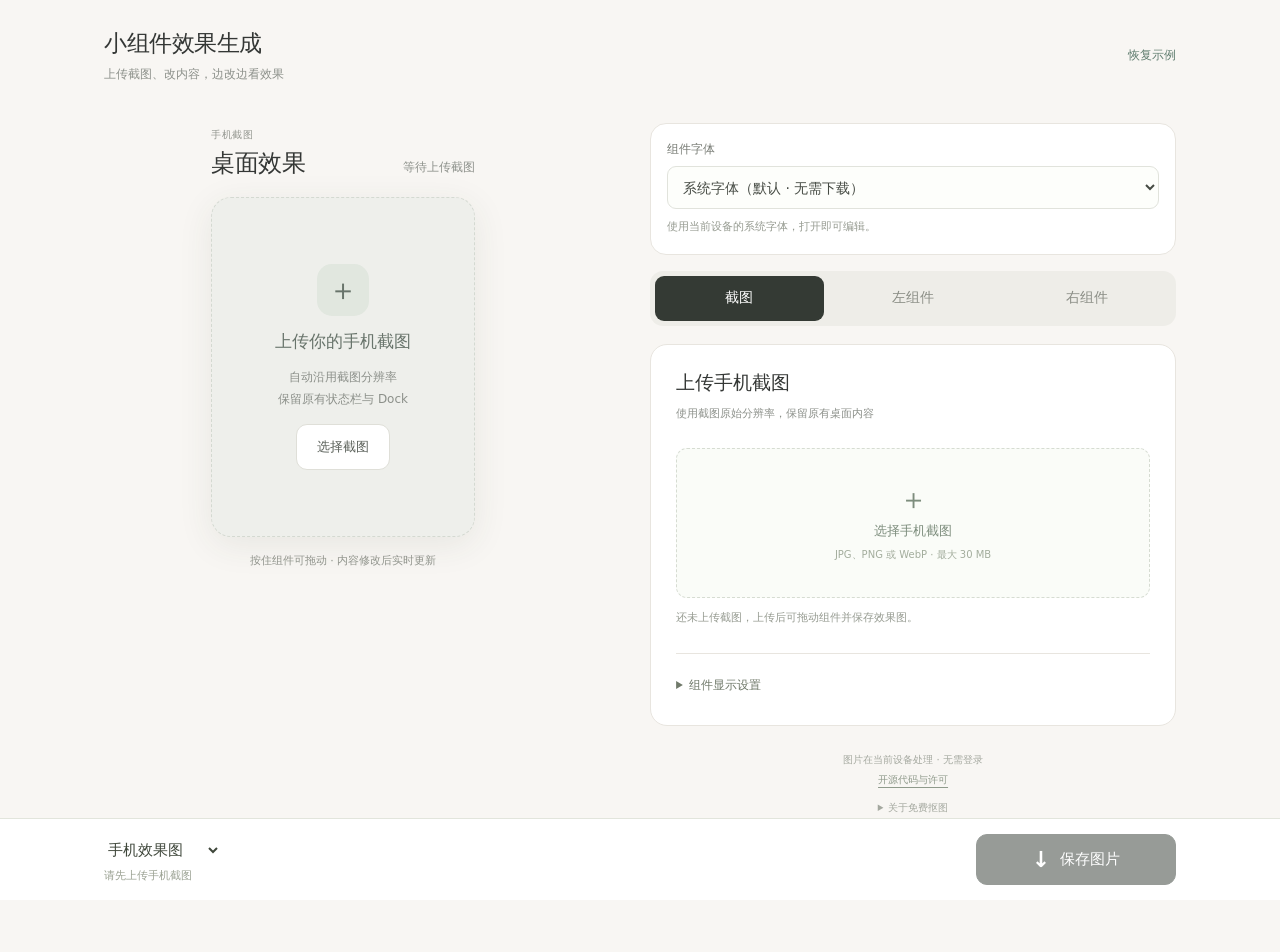
==== index.html @ 033ea1af "Speed up startup with screenshot-only mode and optional fonts Pause device presets, wallpaper contro" ====
<!doctype html>
<html lang="zh-CN">
<head>
  <meta charset="utf-8"><meta name="viewport" content="width=device-width,initial-scale=1,viewport-fit=cover"><meta name="theme-color" content="#f8f6f3">
  <meta name="description" content="上传手机截图、编辑小组件，按截图原始分辨率保存高清 PNG。"><title>小组件效果生成</title><link rel="stylesheet" href="./styles.css?v=9">
</head>
<body>
  <header class="header"><div><h1>小组件效果生成</h1><p>上传截图、改内容，边改边看效果</p></div><button id="reset" type="button" class="text-button">恢复示例</button></header>
  <main class="editor-layout">
    <section id="preview-section" class="preview-column" aria-label="桌面效果预览">
      <div class="preview-heading"><div><span class="eyebrow" id="phone-device-label">手机截图</span><h2>桌面效果</h2></div><span id="phone-size-label" class="dimensions">等待上传截图</span></div>
      <div id="phone-stage" class="phone-stage empty-preview"><div id="phone-empty" class="phone-empty"><span class="empty-preview-icon" aria-hidden="true">＋</span><strong>上传你的手机截图</strong><p>自动沿用截图分辨率<br>保留原有状态栏与 Dock</p><button id="preview-upload" type="button" class="button">选择截图</button></div><canvas id="phone-canvas" width="1206" height="2622" role="img" aria-label="手机截图与小组件效果" hidden></canvas><div class="phone-interactions" hidden><button id="phone-hit-0" type="button" class="phone-widget-hit" aria-label="左组件，拖动位置，方向键微调" aria-pressed="false"></button><button id="phone-hit-1" type="button" class="phone-widget-hit" aria-label="右组件，拖动位置，方向键微调" aria-pressed="false"></button></div></div>
      <p class="preview-note">按住组件可拖动 · 内容修改后实时更新</p><a id="export-link" class="export-link" target="_blank" rel="noopener" hidden>打开导出原图，长按保存 ↗</a>
    </section>
    <section class="editor-column" aria-label="编辑内容">
      <div class="font-settings"><label for="widget-font">组件字体<select id="widget-font"><option value="system">系统字体（默认 · 无需下载）</option><option value="puhui">阿里普惠体 + Inter（下载约 4.3 MB）</option></select></label><p id="font-status" class="control-note" role="status">使用当前设备的系统字体，打开即可编辑。</p><button id="font-retry" type="button" class="text-button" hidden>重新下载字体</button></div>
      <nav class="editor-tabs" role="tablist" aria-label="编辑区域"><button id="tab-background" type="button" role="tab" aria-selected="true" aria-controls="panel-background" data-editor-tab="background">截图</button><button id="tab-left" type="button" role="tab" aria-selected="false" aria-controls="panel-left" data-editor-tab="left">左组件</button><button id="tab-right" type="button" role="tab" aria-selected="false" aria-controls="panel-right" data-editor-tab="right">右组件</button></nav>
      <!-- 机型、壁纸与背景调整暂时停用，原方案保留在 background-panel-legacy.html。 -->
      <div id="panel-background" class="editor-panel" role="tabpanel" aria-labelledby="tab-background">
        <div class="panel-heading"><div><h2>上传手机截图</h2><p>使用截图原始分辨率，保留原有桌面内容</p></div></div>
        <button id="phone-upload" type="button" class="background-upload"><span class="upload-symbol">＋</span><strong>选择手机截图</strong><span>JPG、PNG 或 WebP · 最大 30 MB</span></button><input id="phone-background" type="file" accept="image/jpeg,image/png,image/webp" hidden>
        <p id="phone-upload-status" class="control-note" role="status">还未上传截图，上传后可拖动组件并保存效果图。</p>
        <details class="settings-details"><summary>组件显示设置</summary>
          <label class="check-line"><input id="phone-snap" type="checkbox" checked> 拖动时吸附网格</label><p class="control-note">组件下方名称固定显示：喵喵记账</p>
          <label>组件圆角 <span id="phone-corner-value">16%</span><input id="phone-corner" type="range" min="0" max="24" step="1" value="16"></label><button id="phone-layout-reset" type="button" class="text-button">恢复两个组件的大小与位置</button>
        </details>
      </div>
      <div id="panel-left" role="tabpanel" aria-labelledby="tab-left" hidden></div><div id="panel-right" role="tabpanel" aria-labelledby="tab-right" hidden></div>
      <button id="jump-preview" type="button" class="button preview-jump">查看桌面效果 ↑</button>
      <footer>图片在当前设备处理 · 无需登录<br><a href="https://github.com/BOOOER25/spending-widget-generator" target="_blank" rel="noopener">开源代码与许可</a><details><summary>关于免费抠图</summary><p>使用 IMG.LY 开源模型在当前设备抠图，首次下载约 40 MB 资源。网络不佳时可重试，或直接上传透明 PNG。用户图片不经过图片生成服务。</p></details></footer>
    </section>
  </main>
  <div class="save-bar"><div class="save-bar-inner"><label class="save-format"><select id="save-target" aria-label="保存图片类型"><option value="phone">手机效果图</option><option value="left">左组件</option><option value="right">右组件</option></select><span id="save-dimensions">请先上传手机截图</span></label><button id="save-image" type="button" class="button primary" disabled><span aria-hidden="true">↓</span> 保存图片</button></div></div>
  <div id="toast" class="toast" role="status" aria-live="polite" hidden></div>
  <dialog id="crop-dialog"><form method="dialog"><div class="dialog-heading"><h2>调整商品图片</h2><button type="submit" class="icon-button" aria-label="关闭">×</button></div><canvas id="crop-preview" width="680" height="680" aria-label="商品裁切效果"></canvas><label>放大<input id="crop-zoom" type="range" min="1" max="3" step=".02"></label><label>左右位置<input id="crop-x" type="range" min="0" max="100"></label><label>上下位置<input id="crop-y" type="range" min="0" max="100"></label><button type="submit" class="button primary full">完成调整</button></form></dialog>
  <script type="module" src="./app.js?v=9"></script>
</body>
</html>
---- styles.css ----
@font-face{font-family:"Widget Inter";src:url('./widget-inter.woff2') format('woff2');font-style:normal;font-weight:100 900;font-display:swap}
@font-face{font-family:"Widget PuHui";src:url('./widget-puhui.woff2') format('woff2');font-style:normal;font-weight:400;font-display:swap}
:root{font-family:"PingFang SC","Microsoft YaHei",system-ui,sans-serif;color:#343735;background:#f8f6f3;font-synthesis:none;--line:#e8e5df;--muted:#8c908a;--accent:#647b70}*{box-sizing:border-box}body{margin:0;padding-bottom:110px}button,input,select{font:inherit}button,a,input,select{touch-action:manipulation}button{cursor:pointer}button:disabled{opacity:.5;cursor:wait}[hidden]{display:none!important}a{color:#647b70;text-underline-offset:4px}h1,h2,h3,p{margin:0}button:focus-visible,a:focus-visible,input:focus-visible,select:focus-visible,summary:focus-visible{outline:3px solid #96b1a2;outline-offset:3px}input[type=checkbox],input[type=range]{accent-color:var(--accent)}
.header{max-width:1120px;margin:auto;display:flex;align-items:center;justify-content:space-between;gap:16px;padding:28px 24px 24px}.header h1{font-size:23px;font-weight:650;letter-spacing:-.5px}.header p{font-size:12px;color:var(--muted);margin-top:7px}.text-button{border:0;padding:6px 0;background:transparent;color:#617e70;font-size:12px;min-height:32px;white-space:nowrap}.text-button:hover{text-decoration:underline}.button{border:1px solid #dfdfd8;background:white;color:#5a6059;border-radius:11px;padding:12px 20px;min-height:46px;font-size:13px;display:inline-flex;align-items:center;justify-content:center;gap:10px}.button:hover{background:#f1f4f0}.button.primary{background:#303931;color:white;border-color:#303931;font-weight:600}.button.primary:hover{background:#465347}.full{width:100%}
.editor-layout{max-width:1120px;display:grid;grid-template-columns:minmax(0,1fr) minmax(0,1.1fr);gap:68px;margin:0 auto;padding:16px 24px 0;align-items:start}.preview-column{position:sticky;top:24px;min-width:0;width:100%;max-width:380px;margin:0 auto;scroll-margin-top:15px}.preview-heading{display:flex;align-items:end;justify-content:space-between;gap:15px;margin:0 0 18px}.eyebrow{font-size:10px;font-weight:600;letter-spacing:.5px;color:#92958e}.preview-heading h2{font-size:24px;letter-spacing:-.4px;margin-top:5px}.dimensions{font-size:12px;color:#8c908a;white-space:nowrap;margin-bottom:3px}.phone-stage{position:relative;isolation:isolate;width:100%;aspect-ratio:1206/2622;overflow:hidden;box-shadow:0 8px 35px #39473416;background:#8fa1b8}.phone-stage canvas{width:100%;height:100%;display:block}.phone-interactions{position:absolute;inset:0;pointer-events:none}.phone-widget-hit{position:absolute;pointer-events:auto;touch-action:none;cursor:grab;background:transparent;border:0;padding:0;-webkit-tap-highlight-color:transparent}.phone-widget-hit.selected{outline:1px dashed #fff9;outline-offset:3px}.phone-widget-hit:active{cursor:grabbing}.phone-widget-hit:focus-visible{outline:2px solid #7ba58a;outline-offset:4px}.preview-note{font-size:11px;color:#92958e;line-height:1.8;text-align:center;margin-top:14px}.export-link{display:block;font-size:12px;line-height:1.8;text-align:center;margin-top:10px}
.editor-column{min-width:0}.editor-tabs{display:flex;gap:5px;background:#eeede8;padding:5px;border-radius:13px;margin-bottom:18px;position:sticky;top:12px;z-index:5}.editor-tabs button{flex:1;min-width:0;border:0;border-radius:9px;background:transparent;font-size:14px;font-weight:600;color:#8b8e86;min-height:45px}.editor-tabs [aria-selected=true]{background:#343a34;color:white}.editor-panel{background:#fff;border:1px solid var(--line);border-radius:17px;padding:25px}.panel-heading{display:flex;justify-content:space-between;align-items:start;gap:12px;margin-bottom:25px}.panel-heading h2{font-size:19px;font-weight:650}.panel-heading p{font-size:11px;line-height:1.8;color:var(--muted);margin-top:8px}.panel-heading .text-button{padding-top:0}.editor-panel label{display:block;color:#787c75;font-size:12px;line-height:1.6;margin-top:17px}.editor-panel input:not([type=checkbox]):not([type=range]):not([type=file]),.editor-panel select{display:block;width:100%;min-width:0;min-height:43px;margin-top:7px;border:1px solid #e1e3dc;background:#fdfefb;color:#464b44;border-radius:9px;padding:10px 11px;font-size:14px}.editor-panel select{cursor:pointer}.editor-panel input[type=range]{width:100%;display:block;margin:10px 0 0;min-height:28px}.editor-panel .check-line{display:flex;align-items:center;gap:7px;font-size:12px}.check-line input{width:17px;height:17px;flex-shrink:0;margin:0}.field-label{display:block;font-size:12px;color:#787c75;margin:22px 0 9px}.segmented{display:flex;gap:4px;padding:4px;border-radius:10px;background:#f3f3ef;border:1px solid #ebece6}.segmented button{border:1px solid transparent;border-radius:7px;background:transparent;flex:1;min-width:0;min-height:39px;font-size:12px;color:#8b9086}.segmented [aria-pressed=true]{background:white;border-color:#d8dfd6;color:#45634f;box-shadow:0 1px 5px #49614007}.control-note{font-size:11px;line-height:1.85;color:#969b91;margin-top:10px}.background-upload{width:100%;border:1px dashed #d6dcd2;border-radius:11px;background:#fafcf8;color:#7d8d7d;display:flex;align-items:center;justify-content:center;flex-direction:column;gap:8px;min-height:150px;margin-top:22px}.background-upload:hover{background:#f3f7ef}.background-upload strong{font-size:13px;font-weight:500}.background-upload>span:last-child{font-size:10px;color:#a3ad9d}.upload-symbol{font-size:29px;line-height:1;font-weight:300}.settings-details{border-top:1px solid var(--line);margin-top:24px;padding-top:16px}.settings-details summary{font-size:12px;color:#70796a;min-height:30px;line-height:30px;cursor:pointer}.settings-details>.text-button{margin-top:12px}.desktop-disclosure{margin-top:17px}.person-overview{display:flex;gap:16px;align-items:center;margin-bottom:23px}.identity{display:flex;gap:12px;align-items:center;min-width:0;flex:1}.identity label{flex:1;min-width:0;margin-top:0}.avatar-button{position:relative;flex-shrink:0;width:52px;height:52px;border:0;padding:0;border-radius:50%;overflow:hidden;background:#eee}.avatar-button img{width:100%;height:100%;object-fit:cover;display:block}.avatar-button span{position:absolute;bottom:0;left:0;right:0;font-size:9px;color:white;background:#34403580;padding:3px 0}.single-preview{display:block;width:114px;height:114px;flex-shrink:0;border-radius:0;box-shadow:0 2px 12px #3d46300b}.field-grid{display:grid;grid-template-columns:minmax(0,1fr) minmax(0,1fr);gap:17px 16px}.field-grid label{margin:0}.visibility-label{margin:0!important;white-space:nowrap}.image-upload{display:block;width:100%;height:190px;position:relative;border:1px solid #e5e7df;border-radius:10px;padding:0;overflow:hidden;background:#f0f2eb}.image-upload img{width:100%;height:100%;object-fit:cover;display:block}.image-upload>span{position:absolute;bottom:0;left:0;right:0;background:linear-gradient(transparent,#212b2299);padding:13px;color:white;font-size:11px;text-align:left}.image-buttons,.cutout-actions{display:flex;align-items:center;justify-content:space-between;gap:12px;margin:7px 0 17px}.cutout-actions{justify-content:start;gap:22px;margin:7px 0}.processing{background:#f7f2e7;border-radius:8px;color:#a28a4c;font-size:12px;padding:12px;margin-top:12px}.processing button{display:block}.ratio-inputs{display:flex;gap:15px;align-items:center}.ratio-inputs>input{flex:1;min-width:0}.ratio-inputs>div{display:flex;align-items:center;gap:5px;flex-shrink:0}.ratio-inputs input[type=number]{width:75px!important}.save-single{width:100%;margin-top:22px;font-size:12px}.preview-jump{display:none}.is-busy .segmented{pointer-events:none;opacity:.6}footer{color:#a4a89f;font-size:10px;text-align:center;line-height:2;margin:24px 0;padding:0 10px}footer details{margin:8px auto;max-width:420px}footer summary{cursor:pointer}footer p{text-align:left;margin-top:8px}footer a{color:#8f9a8b}
.save-bar{position:fixed;z-index:10;bottom:0;left:0;right:0;background:#fffffff5;border-top:1px solid #e2e5dc;backdrop-filter:blur(12px);padding:15px 24px max(15px,env(safe-area-inset-bottom))}.save-bar-inner{max-width:1072px;margin:auto;display:flex;justify-content:space-between;align-items:center;gap:20px}.save-format{min-width:0}.save-format select{font-size:15px;font-weight:600;border:0;background:transparent;color:#3f473b;padding:0 22px 0 0;cursor:pointer;min-height:27px}.save-format span{display:block;font-size:11px;color:#9ba293;margin-top:4px}.save-bar .primary{min-width:200px;min-height:49px;font-size:15px}.save-bar .primary>span{font-size:22px}.toast{position:fixed;bottom:110px;left:50%;transform:translateX(-50%);max-width:min(90vw,550px);background:#354638ee;color:white;border-radius:12px;padding:13px 20px;z-index:30;font-size:12px;line-height:1.8}.dialog-heading{display:flex;justify-content:space-between;align-items:center;margin-bottom:20px}.dialog-heading h2{font-size:18px}.icon-button{font-size:25px;border:0;background:transparent;color:#94998d;width:35px;height:35px}dialog{width:370px;max-width:92vw;border:1px solid #dfe4d9;border-radius:18px;padding:23px;color:#4e5a46}dialog::backdrop{background:#27342966;backdrop-filter:blur(4px)}dialog canvas{width:220px;max-width:100%;display:block;margin:auto}dialog label{display:block;font-size:12px;line-height:1.8;margin:17px 0}dialog input[type=range]{display:block;width:100%;margin-top:8px}input[type=file]{display:none}
@media(min-width:761px){.preview-column{max-width:min(380px,calc((100svh - 300px)*.44))}}
@media(max-width:1050px){.editor-layout{gap:35px}.editor-panel{padding:21px}.single-preview{width:100px;height:100px}.person-overview{gap:13px}.identity{gap:8px}.avatar-button{width:44px;height:44px}}
@media(max-width:760px){body{padding-bottom:100px}.header{padding:21px 20px 18px}.header h1{font-size:21px}.header p{font-size:11px}.header .text-button{font-size:11px}.editor-layout{display:flex;flex-direction:column;gap:19px;padding:5px 16px 0}.preview-column{position:static;width:100%;max-width:100%}.preview-heading{margin:0 3px 16px}.preview-heading h2{font-size:24px}.eyebrow{font-size:9px}.dimensions{font-size:11px}.phone-stage{width:min(60vw,220px);margin:auto}.preview-note{font-size:10px;margin-top:13px}.editor-column{width:100%}.editor-tabs{top:0;border-radius:0;margin:0 -16px;padding:8px 16px;background:#f8f6f3f5;border-top:1px solid #e8e9e1;border-bottom:1px solid #e8e9e1;backdrop-filter:blur(10px)}.editor-tabs button{min-height:45px;font-size:14px}.editor-panel{border:0;background:transparent;border-radius:0;padding:26px 4px 16px}.panel-heading{margin-bottom:23px}.panel-heading h2{font-size:19px}.editor-panel input:not([type=checkbox]):not([type=range]):not([type=file]),.editor-panel select{font-size:16px;min-height:46px;background:#fff}.field-grid{gap:18px 14px}.background-upload{background:#fff;min-height:140px}.editor-panel label{font-size:12px}.settings-details{margin-top:21px}.single-preview{width:112px;height:112px}.identity{gap:10px}.identity label{font-size:11px}.avatar-button{width:45px;height:45px}.person-overview{gap:16px}.segmented button{font-size:13px}.preview-jump{display:flex;width:100%;margin:8px 0 20px}.save-bar{padding:12px 20px max(12px,env(safe-area-inset-bottom))}.save-bar .primary{min-width:154px;font-size:14px;min-height:47px}.save-format select{font-size:14px;max-width:150px}.save-format span{font-size:10px}.toast{bottom:max(98px,calc(80px + env(safe-area-inset-bottom)))}footer{margin:20px 0 10px}}
@media(max-width:360px){.phone-stage{width:66vw}.single-preview{width:95px;height:95px}.person-overview{gap:11px}.identity{gap:7px}.avatar-button{width:38px;height:38px}.save-bar .primary{min-width:140px}.header h1{font-size:20px}}
@media(prefers-reduced-motion:reduce){*{scroll-behavior:auto!important;transition:none!important}}

.avatar-note{font-size:11px;color:var(--muted);line-height:1.8}
.background-adjustments{margin-top:22px;padding-top:18px;border-top:1px solid var(--line)}
.adjustment-heading{display:flex;justify-content:space-between;align-items:center;font-size:13px}
.background-adjustments label output{float:right;font-variant-numeric:tabular-nums;color:#414b43}
.background-adjustments input[type=range]{display:block;width:100%;margin:12px 0 18px;min-height:24px}
.background-position-details{font-size:12px;color:#787c75;margin-top:15px}
#background-position-mode[aria-pressed=true]{background:#eaf0e9;border-color:#8da48e;color:#354f3c}
.phone-stage.adjusting-background{touch-action:none;cursor:move;outline:2px solid #8da48e;outline-offset:5px}
.phone-stage.adjusting-background .phone-widget-hit{pointer-events:none;outline:0}

/* Screenshot-only mode; legacy wallpaper controls are paused. */
.font-settings{background:#fff;border:1px solid var(--line);border-radius:16px;padding:16px;margin-bottom:16px}.font-settings label{margin:0}.font-settings .control-note{margin-top:8px}.phone-stage.empty-preview{aspect-ratio:auto!important;min-height:340px;display:flex;align-items:center;justify-content:center;background:#eeefeb;border:1px dashed #d4d9d1;border-radius:20px}.phone-empty{text-align:center;padding:40px 20px;color:#68746b;display:flex;flex-direction:column;align-items:center;gap:14px}.phone-empty strong{font-size:17px;font-weight:600}.phone-empty p{font-size:12px;line-height:1.8;color:var(--muted)}.empty-preview-icon{font-size:30px;line-height:1;width:52px;height:52px;border-radius:15px;background:#e1e7df;display:grid;place-items:center}.font-settings select{width:100%}
.font-settings label{display:block;font-size:12px;line-height:1.6;color:#787c75}.font-settings select{display:block;min-width:0;min-height:43px;margin-top:7px;border:1px solid #e1e3dc;border-radius:9px;padding:10px 11px;background:#fdfefb;color:#464b44;font-size:14px;cursor:pointer}
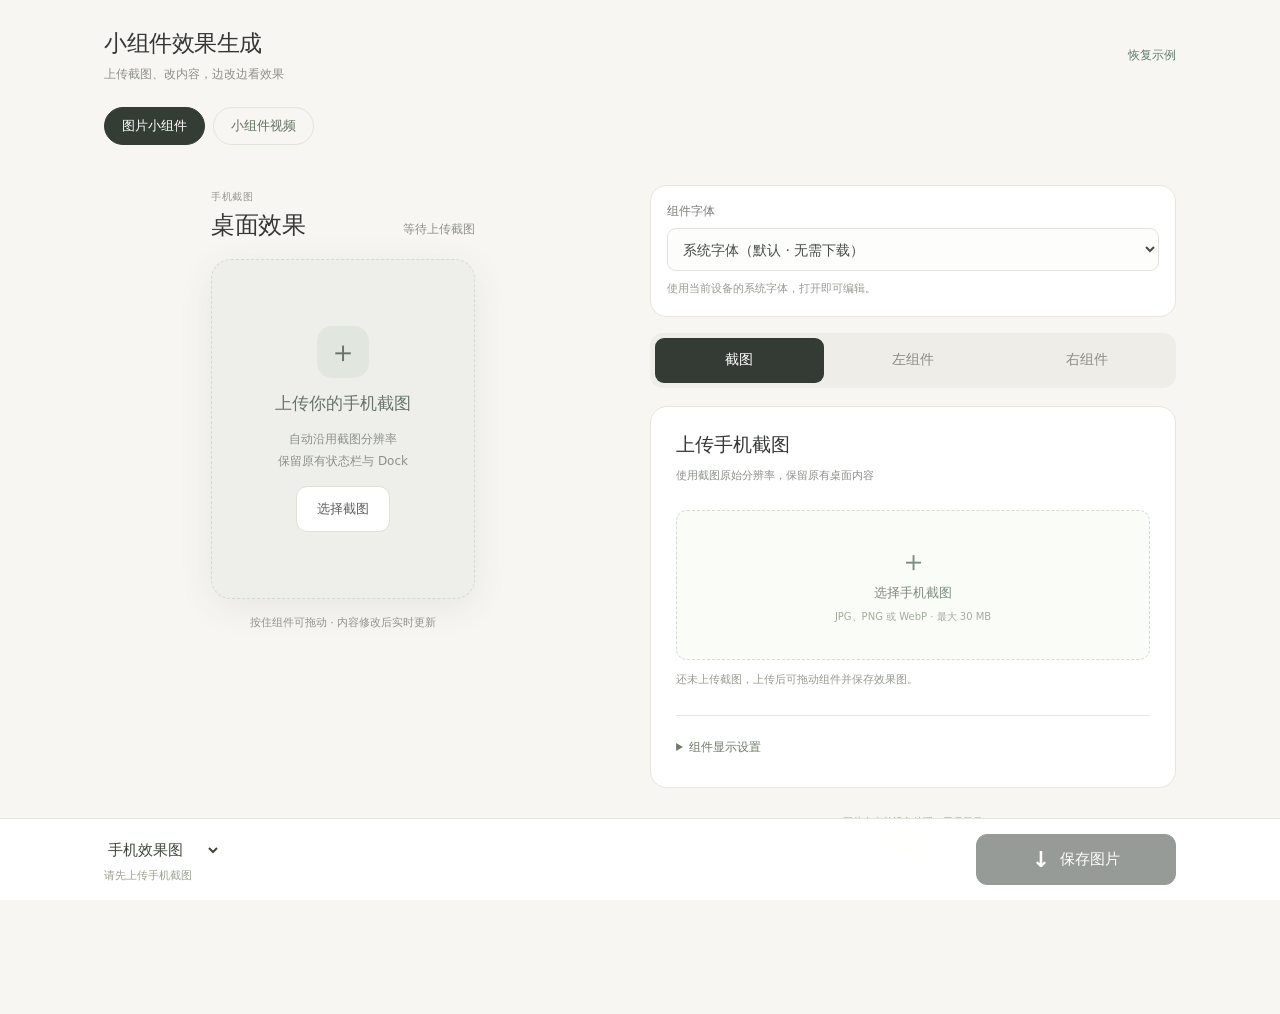
==== commit 4ac34edb: "Add time-driven small and medium widget videos Add a video editor using the existing widget artwork," ====
--- a/index.html
+++ b/index.html
@@ -2,10 +2,11 @@
 <html lang="zh-CN">
 <head>
   <meta charset="utf-8"><meta name="viewport" content="width=device-width,initial-scale=1,viewport-fit=cover"><meta name="theme-color" content="#f8f6f3">
-  <meta name="description" content="上传手机截图、编辑小组件，按截图原始分辨率保存高清 PNG。"><title>小组件效果生成</title><link rel="stylesheet" href="./styles.css?v=9">
+  <meta name="description" content="上传手机截图、编辑小组件，保存高清 PNG，或制作随消费时间变化的小组件视频。"><title>小组件效果生成</title><link rel="stylesheet" href="./styles.css?v=11">
 </head>
 <body>
   <header class="header"><div><h1>小组件效果生成</h1><p>上传截图、改内容，边改边看效果</p></div><button id="reset" type="button" class="text-button">恢复示例</button></header>
+  <nav class="mode-nav" aria-label="生成方式"><a href="./?v=11" aria-current="page">图片小组件</a><a href="./video.html?v=11">小组件视频</a></nav>
   <main class="editor-layout">
     <section id="preview-section" class="preview-column" aria-label="桌面效果预览">
       <div class="preview-heading"><div><span class="eyebrow" id="phone-device-label">手机截图</span><h2>桌面效果</h2></div><span id="phone-size-label" class="dimensions">等待上传截图</span></div>
@@ -33,6 +34,6 @@
   <div class="save-bar"><div class="save-bar-inner"><label class="save-format"><select id="save-target" aria-label="保存图片类型"><option value="phone">手机效果图</option><option value="left">左组件</option><option value="right">右组件</option></select><span id="save-dimensions">请先上传手机截图</span></label><button id="save-image" type="button" class="button primary" disabled><span aria-hidden="true">↓</span> 保存图片</button></div></div>
   <div id="toast" class="toast" role="status" aria-live="polite" hidden></div>
   <dialog id="crop-dialog"><form method="dialog"><div class="dialog-heading"><h2>调整商品图片</h2><button type="submit" class="icon-button" aria-label="关闭">×</button></div><canvas id="crop-preview" width="680" height="680" aria-label="商品裁切效果"></canvas><label>放大<input id="crop-zoom" type="range" min="1" max="3" step=".02"></label><label>左右位置<input id="crop-x" type="range" min="0" max="100"></label><label>上下位置<input id="crop-y" type="range" min="0" max="100"></label><button type="submit" class="button primary full">完成调整</button></form></dialog>
-  <script type="module" src="./app.js?v=9"></script>
+  <script type="module" src="./app.js?v=11"></script>
 </body>
 </html>
--- a/styles.css
+++ b/styles.css
@@ -24,3 +24,7 @@
 /* Screenshot-only mode; legacy wallpaper controls are paused. */
 .font-settings{background:#fff;border:1px solid var(--line);border-radius:16px;padding:16px;margin-bottom:16px}.font-settings label{margin:0}.font-settings .control-note{margin-top:8px}.phone-stage.empty-preview{aspect-ratio:auto!important;min-height:340px;display:flex;align-items:center;justify-content:center;background:#eeefeb;border:1px dashed #d4d9d1;border-radius:20px}.phone-empty{text-align:center;padding:40px 20px;color:#68746b;display:flex;flex-direction:column;align-items:center;gap:14px}.phone-empty strong{font-size:17px;font-weight:600}.phone-empty p{font-size:12px;line-height:1.8;color:var(--muted)}.empty-preview-icon{font-size:30px;line-height:1;width:52px;height:52px;border-radius:15px;background:#e1e7df;display:grid;place-items:center}.font-settings select{width:100%}
 .font-settings label{display:block;font-size:12px;line-height:1.6;color:#787c75}.font-settings select{display:block;min-width:0;min-height:43px;margin-top:7px;border:1px solid #e1e3dc;border-radius:9px;padding:10px 11px;background:#fdfefb;color:#464b44;font-size:14px;cursor:pointer}
+
+/* True widget templates keep the supplied 148:148 / 322:148 geometry. */
+.template-label{margin-top:0!important}.template-status:empty{display:none}.template-settings{display:grid;grid-template-columns:1fr 1fr;gap:12px;margin-bottom:22px}.person-overview.is-medium{display:block}.person-overview.is-medium .single-preview{display:block;width:100%;max-width:none;height:auto;aspect-ratio:322/148;border-radius:8px;object-fit:contain}.single-preview{object-fit:contain}.field-grid.single-field{grid-template-columns:1fr}.compare-person{border:1px solid var(--line);border-radius:12px;padding:16px;margin-top:16px}.compare-person h3{font-size:14px;font-weight:600;color:#646c61}.compare-person h4{font-size:12px;font-weight:500;color:#8b9085;margin:20px 0 0}.compare-avatar{display:flex;align-items:center;gap:12px;margin-top:13px}.compare-avatar .control-note{margin:0}.category-row{border-top:1px solid #f0f0eb;padding-top:8px;margin-top:14px;position:relative}.row-index{font-size:10px;color:#a5aca0}.category-row .field-grid label{margin-top:8px}.comparison-editor>.control-note{margin-top:18px}.template-dimensions{font-size:11px}.template-settings .small-skin{min-width:0}
+.mode-nav{display:flex;gap:8px;max-width:1080px;margin:0 auto 24px;padding:0 4px}.mode-nav a{padding:9px 17px;border:1px solid #e0e5d9;border-radius:999px;text-decoration:none;color:#637160;font-size:13px}.mode-nav a[aria-current]{background:#343d34;color:white;border-color:#343d34}@media(max-width:700px){.mode-nav{padding:0 18px}}
